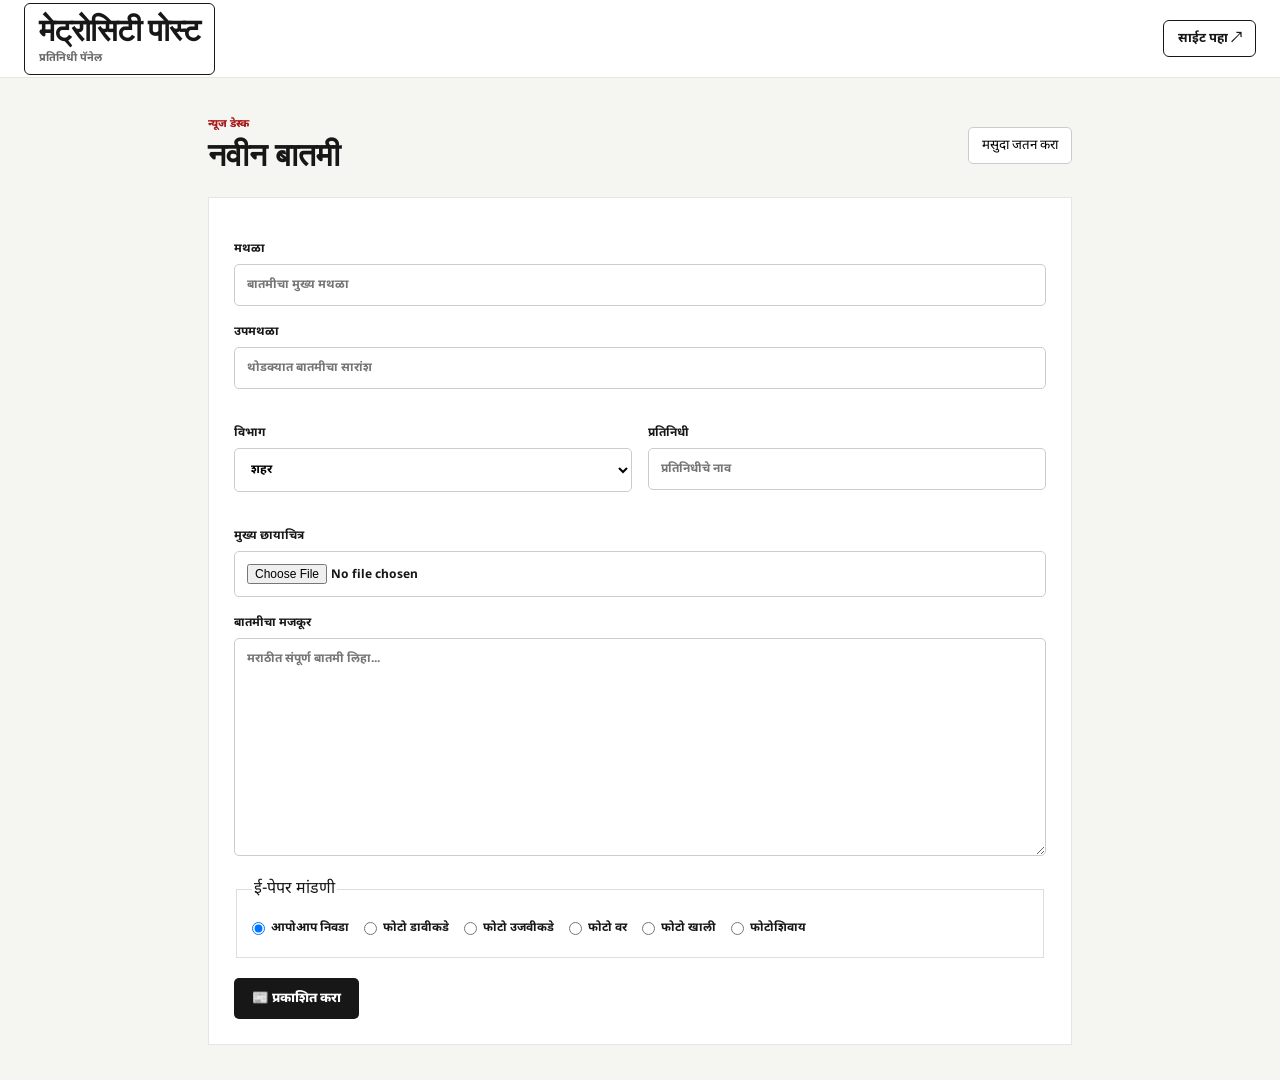
==== admin.html @ 1b4fdc9a "Add files via upload" ====
<!doctype html>
<html lang="mr">
<head><meta charset="utf-8"><meta name="viewport" content="width=device-width, initial-scale=1"><title>प्रतिनिधी पॅनेल — मेट्रोसिटी पोस्ट</title><link rel="stylesheet" href="styles.css"></head>
<body>
<header class="admin-head"><a class="brand" href="index.html"><span class="brand-main">मेट्रोसिटी पोस्ट</span><span class="brand-tag">प्रतिनिधी पॅनेल</span></a><a href="index.html">साईट पहा ↗</a></header>
<main class="admin-wrap">
  <div class="admin-title"><div><span class="eyebrow">न्यूज डेस्क</span><h1>नवीन बातमी</h1></div><button onclick="alert('डेमो: पुढील टप्प्यात डेटा डेटाबेसमध्ये सेव्ह होईल.')">मसुदा जतन करा</button></div>
  <form class="editor">
    <label>मथळा<input placeholder="बातमीचा मुख्य मथळा" required></label>
    <label>उपमथळा<input placeholder="थोडक्यात बातमीचा सारांश"></label>
    <div class="two"><label>विभाग<select><option>शहर</option><option>महाराष्ट्र</option><option>राजकारण</option><option>देश</option><option>क्रीडा</option><option>मनोरंजन</option><option>विशेष</option></select></label><label>प्रतिनिधी<input placeholder="प्रतिनिधीचे नाव"></label></div>
    <label>मुख्य छायाचित्र<input type="file" accept="image/*"></label>
    <label>बातमीचा मजकूर<textarea rows="12" placeholder="मराठीत संपूर्ण बातमी लिहा..."></textarea></label>
    <fieldset><legend>ई-पेपर मांडणी</legend><label class="radio"><input type="radio" name="layout" checked> आपोआप निवडा</label><label class="radio"><input type="radio" name="layout"> फोटो डावीकडे</label><label class="radio"><input type="radio" name="layout"> फोटो उजवीकडे</label><label class="radio"><input type="radio" name="layout"> फोटो वर</label><label class="radio"><input type="radio" name="layout"> फोटो खाली</label><label class="radio"><input type="radio" name="layout"> फोटोशिवाय</label></fieldset>
    <div class="publish-row"><button class="primary" type="button" onclick="alert('डेमो: पुढील टप्प्यात प्रकाशित केल्यावर E-paper आणि blog page आपोआप तयार होईल.')">📰 प्रकाशित करा</button></div>
  </form>
</main>
</body>
</html>
---- styles.css ----
@import url('https://fonts.googleapis.com/css2?family=Noto+Sans+Devanagari:wght@400;500;600;700;800&display=swap');
:root{--ink:#171717;--muted:#686868;--line:#e7e5e0;--paper:#fbfaf5;--accent:#a71919;--bg:#f5f5f2}
*{box-sizing:border-box}body{margin:0;background:var(--bg);color:var(--ink);font-family:"Noto Sans Devanagari",sans-serif}a{text-decoration:none;color:inherit}.site-header{background:#fff;border-bottom:1px solid var(--line);position:sticky;top:0;z-index:10}.topbar{max-width:1180px;margin:auto;min-height:92px;display:flex;align-items:center;justify-content:space-between;padding:16px 22px}.brand{display:flex;flex-direction:column}.brand-main{font-family:Georgia,serif;font-size:31px;font-weight:800;letter-spacing:-1px}.brand-tag{font-size:11px;color:var(--muted);margin-top:2px}.reporter-btn,.admin-head>a{border:1px solid var(--ink);padding:9px 14px;border-radius:6px;font-size:13px;font-weight:700}.nav{max-width:1180px;margin:auto;display:flex;gap:5px;overflow:auto;padding:0 22px}.nav a{white-space:nowrap;padding:11px 13px;font-size:13px}.nav a.active{color:var(--accent);font-weight:800;border-bottom:2px solid var(--accent)}.breaking{background:var(--ink);color:#fff;display:flex;gap:15px;padding:8px calc((100% - 1136px)/2);font-size:12px}.breaking b{color:#ffd7d7}.container{max-width:1136px;margin:28px auto;padding:0 18px}.hero-grid{display:grid;grid-template-columns:1.6fr 1fr;gap:24px}.lead-card{background:#fff;padding:14px}.photo-placeholder{background:linear-gradient(135deg,#ddd,#bdbdbd);min-height:120px;display:grid;place-items:center;color:#555;font-size:12px}.tall{height:330px}.eyebrow{font-size:11px;color:var(--accent);font-weight:800;margin-top:14px}.lead-card h1{font-family:Georgia,serif;font-size:36px;line-height:1.16;margin:7px 0}.lead-card p,.mini-card p{color:var(--muted);font-size:14px}.read-link{font-size:13px;font-weight:800}.side-news{display:flex;flex-direction:column;gap:14px}.mini-card{background:#fff;padding:12px;display:grid;grid-template-columns:130px 1fr;gap:14px}.mini-card h2{font-size:18px;line-height:1.3;margin:4px 0}.section{margin-top:42px}.section-head{display:flex;justify-content:space-between;align-items:center;border-bottom:2px solid var(--ink);margin-bottom:15px}.section-head h2{font-family:Georgia,serif;margin:0 0 8px;font-size:25px}.section-head a{font-size:12px;color:var(--accent);font-weight:700}.news-grid{display:grid;grid-template-columns:repeat(3,1fr);gap:16px}.news-card{background:#fff;padding:12px}.news-card h3{font-size:17px;line-height:1.35;margin:6px 0}.news-card p{font-size:11px;color:var(--muted)}.paper-strip{display:grid;grid-template-columns:repeat(3,1fr);gap:16px}.paper-mini{background:var(--paper);border:1px solid #d9d5c9;padding:22px;min-height:150px;display:flex;flex-direction:column;gap:10px;font-family:Georgia,serif}.paper-mini span{font:700 10px "Noto Sans Devanagari";color:var(--accent)}.paper-mini strong{font-size:23px}.paper-mini small{font-family:"Noto Sans Devanagari";color:#666}.paper-mini.alt{transform:translateY(8px)}.paper-mini.no-photo{background:#f1f0eb}footer{margin-top:55px;background:#171717;color:#fff;padding:30px max(22px,calc((100% - 1090px)/2));display:flex;justify-content:space-between;align-items:center}footer p{font-size:12px;color:#bbb}.article-wrap{max-width:980px;margin:24px auto;padding:0 18px}.crumb{font-size:11px;color:var(--muted);margin-bottom:15px}.epaper{background:var(--paper);border:1px solid #d6d1c4;padding:30px 38px;box-shadow:0 8px 30px #00000012}.paper-mast{display:flex;justify-content:space-between;align-items:end;gap:15px}.paper-mast span{font:800 36px Georgia,serif}.paper-mast small{font-size:10px;color:#666}.paper-rule{border-top:4px double var(--ink);margin:10px 0 16px}.paper-kicker{font-size:10px;font-weight:800;color:var(--accent)}.epaper h1{font:800 42px/1.12 Georgia,serif;margin:7px 0}.paper-deck{font-size:15px;color:#555;border-bottom:1px solid #ccc;padding-bottom:14px}.paper-layout{display:grid;grid-template-columns:1.05fr 1fr;gap:22px;margin-top:18px}.paper-photo{min-height:270px;background:linear-gradient(135deg,#cfcfcf,#999);display:grid;place-items:center;color:#444;font-size:12px}.paper-copy{columns:2;column-gap:20px;font-family:Georgia,serif;font-size:15px;line-height:1.6}.paper-copy p{margin-top:0}.paper-meta{border-top:1px solid #bbb;margin-top:18px;padding-top:8px;font-size:10px}.share-row{display:flex;gap:8px;margin:15px 0}.share-row button,.admin-title button{border:1px solid #ccc;background:#fff;padding:9px 13px;border-radius:5px;font-family:inherit}.blog-article{background:#fff;padding:30px 34px}.blog-article h2{font:800 34px/1.25 Georgia,serif;margin:5px 0}.byline{font-size:12px;color:var(--muted)}.article-photo{height:330px;margin:20px 0}.blog-article p{font-size:16px;line-height:1.9}.related{margin-bottom:40px}.menu-btn{display:none}.login-page{min-height:100vh;display:grid;place-items:center;padding:20px}.login-card{background:#fff;width:min(420px,100%);padding:34px;border:1px solid var(--line);box-shadow:0 15px 45px #00000010}.login-brand{margin-bottom:30px}.login-card h1{font:800 29px Georgia,serif}.login-card p{color:var(--muted);font-size:13px}.login-card label,.editor label{display:block;font-size:12px;font-weight:700;margin:18px 0}.login-card input,.editor input,.editor select,.editor textarea{width:100%;margin-top:7px;padding:12px;border:1px solid #ccc;border-radius:5px;font:inherit;background:#fff}.primary{background:var(--ink);color:#fff;border:0;padding:12px 18px;border-radius:5px;font-family:inherit;font-weight:800;cursor:pointer}.login-card .primary{width:100%;margin:10px 0 20px}.login-card small{font-size:10px;color:#888}.admin-head{height:78px;background:#fff;border-bottom:1px solid var(--line);padding:0 24px;display:flex;align-items:center;justify-content:space-between}.admin-wrap{max-width:900px;margin:35px auto;padding:0 18px}.admin-title{display:flex;justify-content:space-between;align-items:center;margin-bottom:20px}.admin-title h1{font:800 32px Georgia,serif;margin:3px 0}.editor{background:#fff;padding:25px;border:1px solid var(--line)}.two{display:grid;grid-template-columns:1fr 1fr;gap:16px}.editor textarea{resize:vertical}fieldset{border:1px solid #ddd;padding:15px}.radio{display:inline-flex!important;align-items:center;gap:6px;margin:5px 15px 5px 0!important}.radio input{width:auto!important;margin:0!important}.publish-row{margin-top:20px}
@media(max-width:720px){.topbar{min-height:76px;padding:12px 15px}.brand-main{font-size:24px}.brand-tag{font-size:9px}.reporter-btn{font-size:10px;padding:8px}.menu-btn{display:block;background:none;border:0;font-size:22px}.nav{display:none;padding:8px 15px;flex-wrap:wrap}.nav-open .nav{display:flex}.nav a{padding:7px 9px}.breaking{padding:8px 15px}.container{margin-top:18px;padding:0 12px}.hero-grid{grid-template-columns:1fr}.tall{height:230px}.lead-card h1{font-size:28px}.mini-card{grid-template-columns:105px 1fr}.news-grid,.paper-strip{grid-template-columns:1fr}.paper-mini.alt{transform:none}.paper-mast{display:block}.paper-mast span{font-size:28px}.paper-mast small{display:block;margin-top:5px}.epaper{padding:18px 16px}.epaper h1{font-size:31px}.paper-layout{grid-template-columns:1fr}.paper-copy{columns:1}.paper-photo{min-height:210px}.blog-article{padding:22px 17px}.blog-article h2{font-size:27px}.article-photo{height:230px}.two{grid-template-columns:1fr}footer{padding:25px 18px}.admin-head{padding:0 15px}.admin-head .brand-main{font-size:21px}}
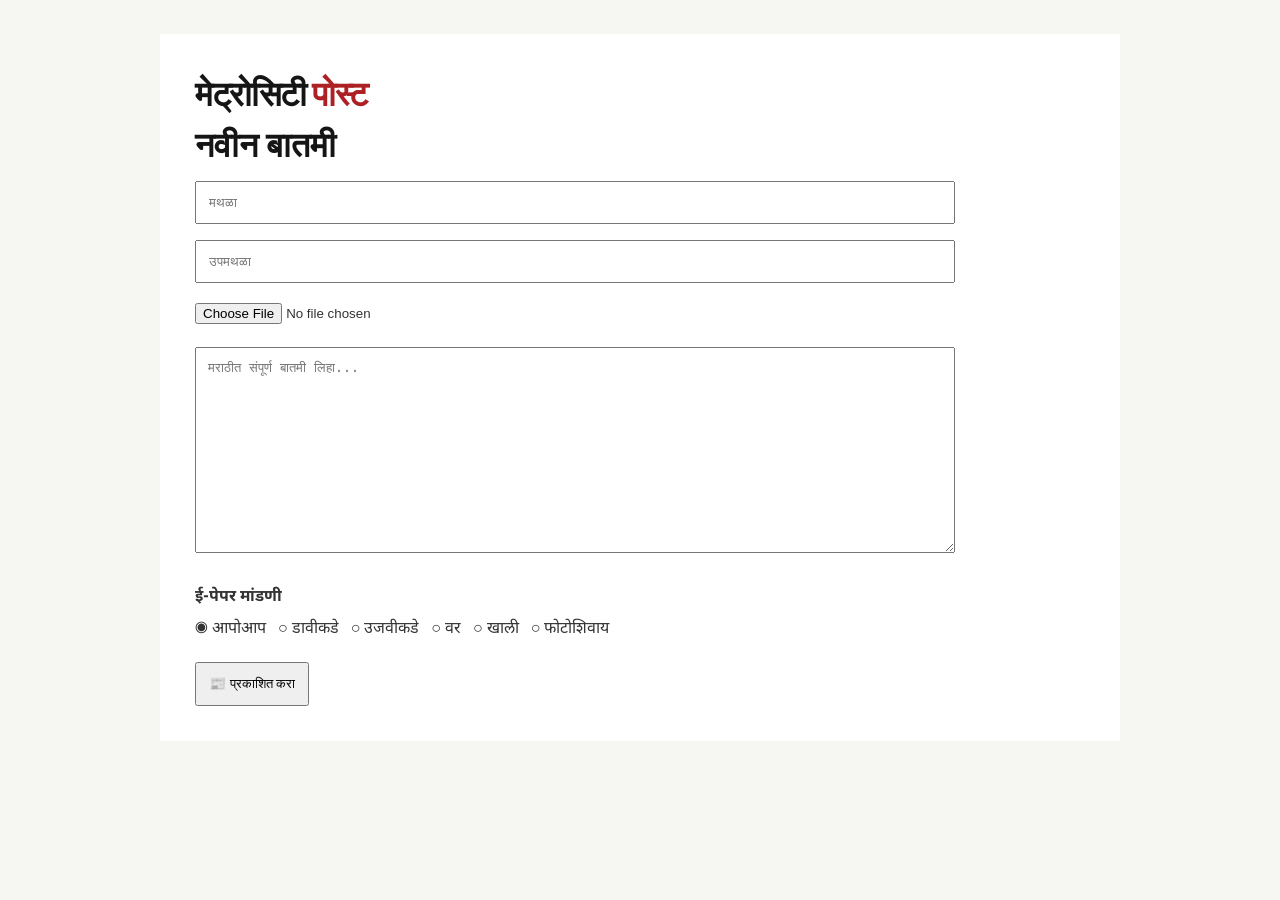
==== commit 32004835: "Add files via upload" ====
--- a/admin.html
+++ b/admin.html
@@ -1,19 +1 @@
-<!doctype html>
-<html lang="mr">
-<head><meta charset="utf-8"><meta name="viewport" content="width=device-width, initial-scale=1"><title>प्रतिनिधी पॅनेल — मेट्रोसिटी पोस्ट</title><link rel="stylesheet" href="styles.css"></head>
-<body>
-<header class="admin-head"><a class="brand" href="index.html"><span class="brand-main">मेट्रोसिटी पोस्ट</span><span class="brand-tag">प्रतिनिधी पॅनेल</span></a><a href="index.html">साईट पहा ↗</a></header>
-<main class="admin-wrap">
-  <div class="admin-title"><div><span class="eyebrow">न्यूज डेस्क</span><h1>नवीन बातमी</h1></div><button onclick="alert('डेमो: पुढील टप्प्यात डेटा डेटाबेसमध्ये सेव्ह होईल.')">मसुदा जतन करा</button></div>
-  <form class="editor">
-    <label>मथळा<input placeholder="बातमीचा मुख्य मथळा" required></label>
-    <label>उपमथळा<input placeholder="थोडक्यात बातमीचा सारांश"></label>
-    <div class="two"><label>विभाग<select><option>शहर</option><option>महाराष्ट्र</option><option>राजकारण</option><option>देश</option><option>क्रीडा</option><option>मनोरंजन</option><option>विशेष</option></select></label><label>प्रतिनिधी<input placeholder="प्रतिनिधीचे नाव"></label></div>
-    <label>मुख्य छायाचित्र<input type="file" accept="image/*"></label>
-    <label>बातमीचा मजकूर<textarea rows="12" placeholder="मराठीत संपूर्ण बातमी लिहा..."></textarea></label>
-    <fieldset><legend>ई-पेपर मांडणी</legend><label class="radio"><input type="radio" name="layout" checked> आपोआप निवडा</label><label class="radio"><input type="radio" name="layout"> फोटो डावीकडे</label><label class="radio"><input type="radio" name="layout"> फोटो उजवीकडे</label><label class="radio"><input type="radio" name="layout"> फोटो वर</label><label class="radio"><input type="radio" name="layout"> फोटो खाली</label><label class="radio"><input type="radio" name="layout"> फोटोशिवाय</label></fieldset>
-    <div class="publish-row"><button class="primary" type="button" onclick="alert('डेमो: पुढील टप्प्यात प्रकाशित केल्यावर E-paper आणि blog page आपोआप तयार होईल.')">📰 प्रकाशित करा</button></div>
-  </form>
-</main>
-</body>
-</html>+<!doctype html><html lang="mr"><head><meta charset="utf-8"><meta name="viewport" content="width=device-width,initial-scale=1"><title>प्रतिनिधी पॅनेल | मेट्रोसिटी पोस्ट</title><link rel="stylesheet" href="styles.css"></head><body><main class="article"><section class="normal"><div class="logo">मेट्रोसिटी <b>पोस्ट</b></div><h2>नवीन बातमी</h2><p><input placeholder="मथळा" style="width:100%;padding:12px"></p><p><input placeholder="उपमथळा" style="width:100%;padding:12px"></p><p><input type="file" accept="image/*"></p><p><textarea rows="12" placeholder="मराठीत संपूर्ण बातमी लिहा..." style="width:100%;padding:12px"></textarea></p><p><b>ई-पेपर मांडणी</b><br>◉ आपोआप &nbsp; ○ डावीकडे &nbsp; ○ उजवीकडे &nbsp; ○ वर &nbsp; ○ खाली &nbsp; ○ फोटोशिवाय</p><button onclick="alert('पुढील टप्प्यात हे वास्तविक डेटाबेसमध्ये प्रकाशित होईल.')" style="padding:12px">📰 प्रकाशित करा</button></section></main></body></html>
--- a/styles.css
+++ b/styles.css
@@ -1,4 +1,2 @@
-@import url('https://fonts.googleapis.com/css2?family=Noto+Sans+Devanagari:wght@400;500;600;700;800&display=swap');
-:root{--ink:#171717;--muted:#686868;--line:#e7e5e0;--paper:#fbfaf5;--accent:#a71919;--bg:#f5f5f2}
-*{box-sizing:border-box}body{margin:0;background:var(--bg);color:var(--ink);font-family:"Noto Sans Devanagari",sans-serif}a{text-decoration:none;color:inherit}.site-header{background:#fff;border-bottom:1px solid var(--line);position:sticky;top:0;z-index:10}.topbar{max-width:1180px;margin:auto;min-height:92px;display:flex;align-items:center;justify-content:space-between;padding:16px 22px}.brand{display:flex;flex-direction:column}.brand-main{font-family:Georgia,serif;font-size:31px;font-weight:800;letter-spacing:-1px}.brand-tag{font-size:11px;color:var(--muted);margin-top:2px}.reporter-btn,.admin-head>a{border:1px solid var(--ink);padding:9px 14px;border-radius:6px;font-size:13px;font-weight:700}.nav{max-width:1180px;margin:auto;display:flex;gap:5px;overflow:auto;padding:0 22px}.nav a{white-space:nowrap;padding:11px 13px;font-size:13px}.nav a.active{color:var(--accent);font-weight:800;border-bottom:2px solid var(--accent)}.breaking{background:var(--ink);color:#fff;display:flex;gap:15px;padding:8px calc((100% - 1136px)/2);font-size:12px}.breaking b{color:#ffd7d7}.container{max-width:1136px;margin:28px auto;padding:0 18px}.hero-grid{display:grid;grid-template-columns:1.6fr 1fr;gap:24px}.lead-card{background:#fff;padding:14px}.photo-placeholder{background:linear-gradient(135deg,#ddd,#bdbdbd);min-height:120px;display:grid;place-items:center;color:#555;font-size:12px}.tall{height:330px}.eyebrow{font-size:11px;color:var(--accent);font-weight:800;margin-top:14px}.lead-card h1{font-family:Georgia,serif;font-size:36px;line-height:1.16;margin:7px 0}.lead-card p,.mini-card p{color:var(--muted);font-size:14px}.read-link{font-size:13px;font-weight:800}.side-news{display:flex;flex-direction:column;gap:14px}.mini-card{background:#fff;padding:12px;display:grid;grid-template-columns:130px 1fr;gap:14px}.mini-card h2{font-size:18px;line-height:1.3;margin:4px 0}.section{margin-top:42px}.section-head{display:flex;justify-content:space-between;align-items:center;border-bottom:2px solid var(--ink);margin-bottom:15px}.section-head h2{font-family:Georgia,serif;margin:0 0 8px;font-size:25px}.section-head a{font-size:12px;color:var(--accent);font-weight:700}.news-grid{display:grid;grid-template-columns:repeat(3,1fr);gap:16px}.news-card{background:#fff;padding:12px}.news-card h3{font-size:17px;line-height:1.35;margin:6px 0}.news-card p{font-size:11px;color:var(--muted)}.paper-strip{display:grid;grid-template-columns:repeat(3,1fr);gap:16px}.paper-mini{background:var(--paper);border:1px solid #d9d5c9;padding:22px;min-height:150px;display:flex;flex-direction:column;gap:10px;font-family:Georgia,serif}.paper-mini span{font:700 10px "Noto Sans Devanagari";color:var(--accent)}.paper-mini strong{font-size:23px}.paper-mini small{font-family:"Noto Sans Devanagari";color:#666}.paper-mini.alt{transform:translateY(8px)}.paper-mini.no-photo{background:#f1f0eb}footer{margin-top:55px;background:#171717;color:#fff;padding:30px max(22px,calc((100% - 1090px)/2));display:flex;justify-content:space-between;align-items:center}footer p{font-size:12px;color:#bbb}.article-wrap{max-width:980px;margin:24px auto;padding:0 18px}.crumb{font-size:11px;color:var(--muted);margin-bottom:15px}.epaper{background:var(--paper);border:1px solid #d6d1c4;padding:30px 38px;box-shadow:0 8px 30px #00000012}.paper-mast{display:flex;justify-content:space-between;align-items:end;gap:15px}.paper-mast span{font:800 36px Georgia,serif}.paper-mast small{font-size:10px;color:#666}.paper-rule{border-top:4px double var(--ink);margin:10px 0 16px}.paper-kicker{font-size:10px;font-weight:800;color:var(--accent)}.epaper h1{font:800 42px/1.12 Georgia,serif;margin:7px 0}.paper-deck{font-size:15px;color:#555;border-bottom:1px solid #ccc;padding-bottom:14px}.paper-layout{display:grid;grid-template-columns:1.05fr 1fr;gap:22px;margin-top:18px}.paper-photo{min-height:270px;background:linear-gradient(135deg,#cfcfcf,#999);display:grid;place-items:center;color:#444;font-size:12px}.paper-copy{columns:2;column-gap:20px;font-family:Georgia,serif;font-size:15px;line-height:1.6}.paper-copy p{margin-top:0}.paper-meta{border-top:1px solid #bbb;margin-top:18px;padding-top:8px;font-size:10px}.share-row{display:flex;gap:8px;margin:15px 0}.share-row button,.admin-title button{border:1px solid #ccc;background:#fff;padding:9px 13px;border-radius:5px;font-family:inherit}.blog-article{background:#fff;padding:30px 34px}.blog-article h2{font:800 34px/1.25 Georgia,serif;margin:5px 0}.byline{font-size:12px;color:var(--muted)}.article-photo{height:330px;margin:20px 0}.blog-article p{font-size:16px;line-height:1.9}.related{margin-bottom:40px}.menu-btn{display:none}.login-page{min-height:100vh;display:grid;place-items:center;padding:20px}.login-card{background:#fff;width:min(420px,100%);padding:34px;border:1px solid var(--line);box-shadow:0 15px 45px #00000010}.login-brand{margin-bottom:30px}.login-card h1{font:800 29px Georgia,serif}.login-card p{color:var(--muted);font-size:13px}.login-card label,.editor label{display:block;font-size:12px;font-weight:700;margin:18px 0}.login-card input,.editor input,.editor select,.editor textarea{width:100%;margin-top:7px;padding:12px;border:1px solid #ccc;border-radius:5px;font:inherit;background:#fff}.primary{background:var(--ink);color:#fff;border:0;padding:12px 18px;border-radius:5px;font-family:inherit;font-weight:800;cursor:pointer}.login-card .primary{width:100%;margin:10px 0 20px}.login-card small{font-size:10px;color:#888}.admin-head{height:78px;background:#fff;border-bottom:1px solid var(--line);padding:0 24px;display:flex;align-items:center;justify-content:space-between}.admin-wrap{max-width:900px;margin:35px auto;padding:0 18px}.admin-title{display:flex;justify-content:space-between;align-items:center;margin-bottom:20px}.admin-title h1{font:800 32px Georgia,serif;margin:3px 0}.editor{background:#fff;padding:25px;border:1px solid var(--line)}.two{display:grid;grid-template-columns:1fr 1fr;gap:16px}.editor textarea{resize:vertical}fieldset{border:1px solid #ddd;padding:15px}.radio{display:inline-flex!important;align-items:center;gap:6px;margin:5px 15px 5px 0!important}.radio input{width:auto!important;margin:0!important}.publish-row{margin-top:20px}
-@media(max-width:720px){.topbar{min-height:76px;padding:12px 15px}.brand-main{font-size:24px}.brand-tag{font-size:9px}.reporter-btn{font-size:10px;padding:8px}.menu-btn{display:block;background:none;border:0;font-size:22px}.nav{display:none;padding:8px 15px;flex-wrap:wrap}.nav-open .nav{display:flex}.nav a{padding:7px 9px}.breaking{padding:8px 15px}.container{margin-top:18px;padding:0 12px}.hero-grid{grid-template-columns:1fr}.tall{height:230px}.lead-card h1{font-size:28px}.mini-card{grid-template-columns:105px 1fr}.news-grid,.paper-strip{grid-template-columns:1fr}.paper-mini.alt{transform:none}.paper-mast{display:block}.paper-mast span{font-size:28px}.paper-mast small{display:block;margin-top:5px}.epaper{padding:18px 16px}.epaper h1{font-size:31px}.paper-layout{grid-template-columns:1fr}.paper-copy{columns:1}.paper-photo{min-height:210px}.blog-article{padding:22px 17px}.blog-article h2{font-size:27px}.article-photo{height:230px}.two{grid-template-columns:1fr}footer{padding:25px 18px}.admin-head{padding:0 15px}.admin-head .brand-main{font-size:21px}}
+@import url("https://fonts.googleapis.com/css2?family=Noto+Sans+Devanagari:wght@400;500;600;700;800&family=Playfair+Display:wght@600;700;800&display=swap");:root{--ink:#151515;--red:#ad2024;--muted:#747474;--line:#e6e4df;--paper:#fbfaf5}*{box-sizing:border-box}body{margin:0;background:#f6f6f3;color:var(--ink);font-family:"Noto Sans Devanagari",sans-serif}a{text-decoration:none;color:inherit}.utility{height:27px;background:#161616;color:#bbb;display:flex;justify-content:space-between;padding:0 max(15px,calc((100% - 1160px)/2));align-items:center;font-size:9px}.mast{height:100px;max-width:1160px;margin:auto;padding:15px 20px;display:flex;align-items:center;justify-content:space-between}.logo{font:800 34px "Playfair Display",Georgia,serif;letter-spacing:-1.5px;position:relative}.logo span{font-weight:600}.logo b{color:var(--red)}.logo small{position:absolute;left:50%;top:39px;transform:translateX(-50%);white-space:nowrap;font:500 9px "Noto Sans Devanagari";color:#777;letter-spacing:0}.login{border:1px solid #d5d3ce;padding:10px 14px;border-radius:5px;font-size:11px;font-weight:700}.menu{display:none;background:none;border:0;font-size:22px}nav{max-width:1160px;margin:auto;display:flex;overflow:auto;padding:0 20px}nav a{padding:11px 13px;font-size:12px;border-bottom:2px solid transparent;white-space:nowrap}nav a.active,nav a:hover{color:var(--red);border-color:var(--red)}.breaking{height:36px;background:var(--red);color:#fff;display:flex;align-items:center;padding:0 max(15px,calc((100% - 1160px)/2));font-size:11px}.breaking strong{padding-right:15px;border-right:1px solid #fff5}.breaking span{padding-left:15px;overflow:hidden;white-space:nowrap;text-overflow:ellipsis}main{max-width:1160px;margin:auto;padding:34px 20px}.intro{display:flex;justify-content:space-between;align-items:end;border-bottom:1px solid var(--line);padding-bottom:27px}.intro small,.section small,.paper>small,.epaper>small,.featured-side small,.latestmain>small,.list small,.cards small,.related small{color:var(--red);font-size:9px;font-weight:800}.intro h1{font:800 43px/1.15 "Playfair Display",Georgia,serif;margin:5px 0}.intro em{color:var(--red);font-style:normal}.intro p{max-width:340px;color:var(--muted);font-size:13px;line-height:1.7}.featured{display:grid;grid-template-columns:2fr .9fr;gap:22px;margin-top:28px}.paper,.epaper{background:var(--paper);border:1px solid #d5d0c4;padding:27px;box-shadow:0 12px 38px #0000000b}.paper{cursor:pointer}.paperhead{display:flex;justify-content:space-between;align-items:end;font-family:"Playfair Display",Georgia,serif}.paperhead b{font-size:23px}.paperhead span{font:9px "Noto Sans Devanagari";color:#777}hr{border:0;border-top:4px double #222;margin:10px 0 15px}.paper h2{font:800 34px/1.15 "Playfair Display",Georgia,serif;margin:8px 0}.paper>p{font:13px/1.6 Georgia,serif;color:#666}.paperbody{display:grid;grid-template-columns:1.15fr 1fr;gap:20px;border-top:1px solid #cfcac0;padding-top:18px;margin-top:18px}.ph{min-height:220px;background:linear-gradient(135deg,#d4d4d1,#999);display:grid;place-items:center;text-align:center;color:#555;font-size:11px}.paperbody p,.columns p{font:14px/1.65 Georgia,serif;margin-top:0}.paper footer,.epaper footer{border-top:1px solid #bbb;margin-top:16px;padding-top:8px;font-size:9px;color:#666}.paper footer b{float:right;color:var(--red)}.featured aside article{background:#fff;padding:17px 5px;border-bottom:1px solid var(--line)}.featured aside h3{font:700 20px/1.35 "Playfair Display",Georgia,serif;margin:6px 0}.featured aside p{font-size:9px;color:#888}.section{margin-top:55px}.head{display:flex;justify-content:space-between;align-items:end;border-bottom:2px solid #171717;padding-bottom:10px;margin-bottom:18px}.head h2{font:800 28px "Playfair Display",Georgia,serif;margin:3px 0}.head>a{font-size:10px;color:var(--red);font-weight:800}.latest{display:grid;grid-template-columns:1.4fr 1fr;gap:25px}.latestmain{background:#fff;padding:12px}.photo{background:linear-gradient(135deg,#d2d2cf,#9d9d99);display:grid;place-items:center;color:#555;font-size:11px}.latestmain .photo{height:290px;margin-bottom:13px}.latestmain h3{font:800 27px/1.3 "Playfair Display",Georgia,serif;margin:5px 0}.latestmain p{font-size:13px;color:#666;line-height:1.7}.latestmain>span,.list span{font-size:9px;color:#888}.list{border-top:1px solid var(--line)}.list article{padding:16px 4px;border-bottom:1px solid var(--line)}.list h3{font:700 19px/1.4 "Playfair Display",Georgia,serif;margin:5px 0}.cards{display:grid;grid-template-columns:repeat(3,1fr);gap:16px}.cards article{background:var(--paper);border:1px solid #ddd8cd;padding:20px;min-height:225px}.cards h3{font:700 20px/1.35 "Playfair Display",Georgia,serif}.mini{height:90px;border:1px solid #ccc;background:#fff;display:grid;grid-template-columns:40% 1fr;gap:6px;padding:7px}.mini i{background:#bbb}.mini b{background:repeating-linear-gradient(to bottom,#bbb 0 2px,transparent 2px 7px)}.mini.right{grid-template-columns:1fr 40%}.mini.right i{grid-column:2;grid-row:1/4}.mini.text{grid-template-columns:1fr}.sitefoot{background:#151515;color:#fff;padding:32px max(20px,calc((100% - 1120px)/2));display:flex;justify-content:space-between;align-items:center;font-size:10px}.sitefoot .logo{font-size:24px}.article{max-width:1000px}.crumb{font-size:10px;color:#777;margin-bottom:15px}.epaper{padding:35px 40px}.epaper h1{font:800 47px/1.13 "Playfair Display",Georgia,serif;margin:7px 0}.dek{font:15px/1.6 Georgia,serif;color:#555;border-bottom:1px solid #c9c5bb;padding-bottom:17px}.newspaperbody{display:grid;grid-template-columns:1.1fr 1fr;gap:25px;margin-top:20px}.ph.big{min-height:330px}.columns{columns:2;column-gap:25px}.epaper footer span{float:right}.share{display:flex;gap:8px;margin:16px 0}.share button{background:#fff;border:1px solid #d6d4cf;padding:9px 13px;border-radius:5px;font-size:11px}.normal{background:#fff;padding:35px}.normal>small{color:var(--red);font-size:9px;font-weight:800}.normal h2{font:800 34px/1.25 "Playfair Display",Georgia,serif;margin:7px 0}.meta{font-size:10px;color:#888;border-bottom:1px solid var(--line);padding-bottom:14px}.articlephoto{height:350px;margin:22px 0}.normal p{max-width:760px;font-size:16px;line-height:2;color:#333}.related{display:grid;grid-template-columns:1fr 1fr;gap:16px}.related article{background:#fff;padding:22px}.related h3{font:700 20px "Playfair Display",Georgia,serif}
+@media(max-width:760px){.utility{padding:0 12px}.utility span:last-child{display:none}.mast{height:82px;padding:12px 14px}.menu{display:block}.logo{font-size:27px}.logo small{top:31px;font-size:7px}.login{font-size:9px;padding:8px}nav{display:none;flex-wrap:wrap;padding:6px 12px}.open nav{display:flex}nav a{padding:7px 8px}.breaking{padding:0 12px}.breaking span{padding-left:10px}main{padding:24px 12px}.intro{display:block}.intro h1{font-size:35px}.intro p{font-size:12px}.featured,.latest,.newspaperbody{grid-template-columns:1fr}.paper{padding:18px}.paper h2{font-size:27px}.paperbody{grid-template-columns:1fr}.featured aside{display:grid;grid-template-columns:1fr 1fr;gap:10px}.featured aside article{padding:12px}.featured aside article:last-child{grid-column:1/-1}.section{margin-top:38px}.head h2{font-size:24px}.latestmain h3{font-size:24px}.latestmain .photo{height:220px}.cards{grid-template-columns:1fr}.epaper{padding:20px 16px}.epaper h1{font-size:34px}.columns{columns:1;font-size:14px}.ph.big{min-height:230px}.normal{padding:23px 17px}.normal h2{font-size:28px}.articlephoto{height:230px}.normal p{font-size:15px;line-height:1.9}.related{grid-template-columns:1fr}.sitefoot{display:block}.sitefoot .logo{display:block;margin-bottom:10px}}
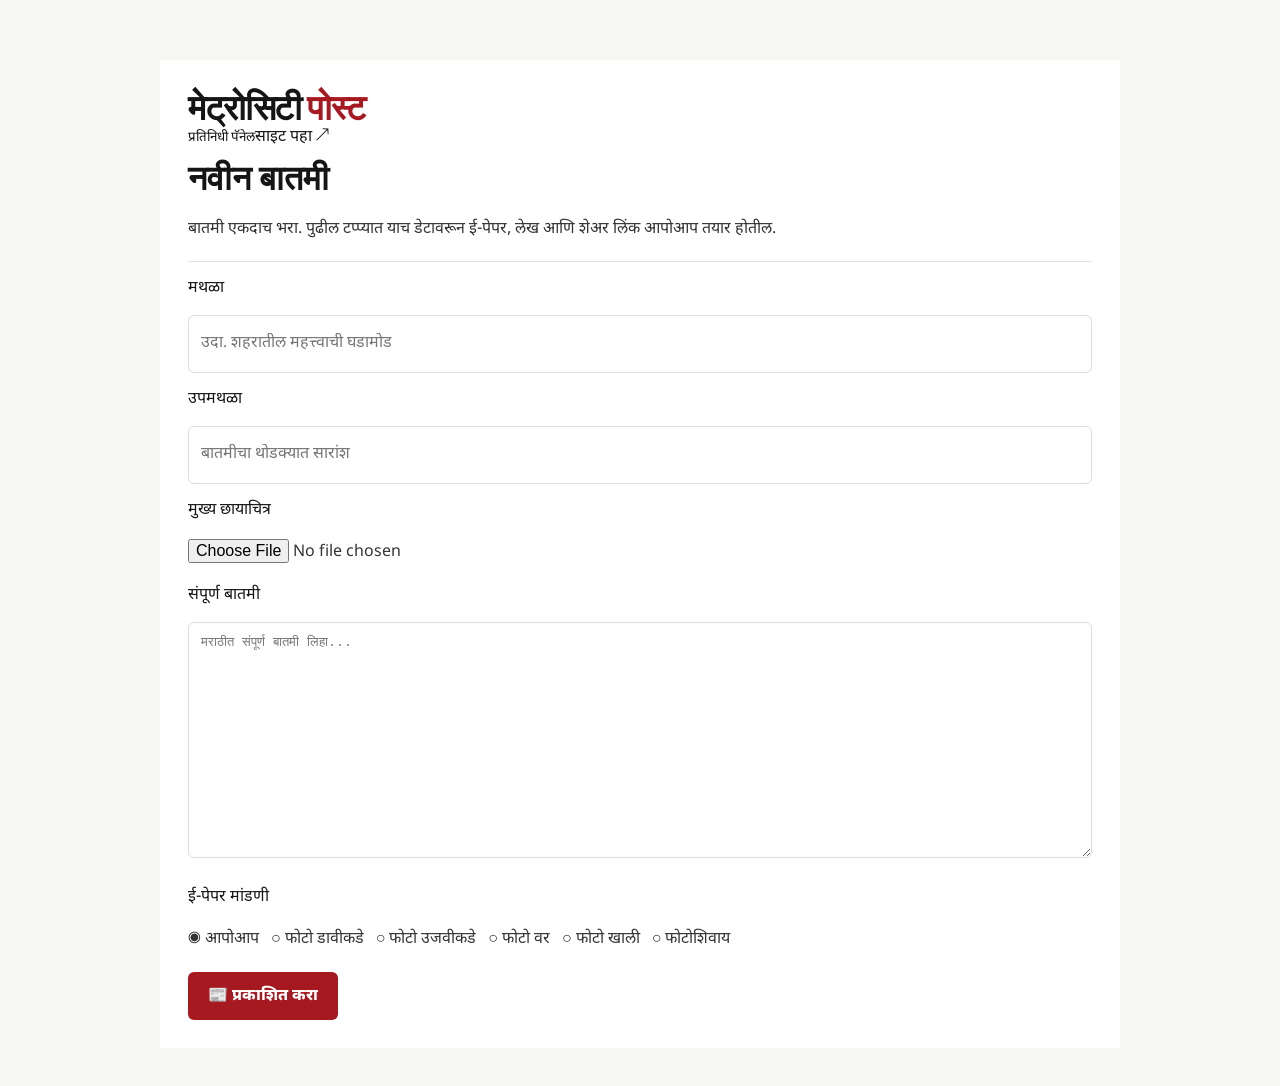
==== commit 06303249: "Add files via upload" ====
--- a/admin.html
+++ b/admin.html
@@ -1 +1 @@
-<!doctype html><html lang="mr"><head><meta charset="utf-8"><meta name="viewport" content="width=device-width,initial-scale=1"><title>प्रतिनिधी पॅनेल | मेट्रोसिटी पोस्ट</title><link rel="stylesheet" href="styles.css"></head><body><main class="article"><section class="normal"><div class="logo">मेट्रोसिटी <b>पोस्ट</b></div><h2>नवीन बातमी</h2><p><input placeholder="मथळा" style="width:100%;padding:12px"></p><p><input placeholder="उपमथळा" style="width:100%;padding:12px"></p><p><input type="file" accept="image/*"></p><p><textarea rows="12" placeholder="मराठीत संपूर्ण बातमी लिहा..." style="width:100%;padding:12px"></textarea></p><p><b>ई-पेपर मांडणी</b><br>◉ आपोआप &nbsp; ○ डावीकडे &nbsp; ○ उजवीकडे &nbsp; ○ वर &nbsp; ○ खाली &nbsp; ○ फोटोशिवाय</p><button onclick="alert('पुढील टप्प्यात हे वास्तविक डेटाबेसमध्ये प्रकाशित होईल.')" style="padding:12px">📰 प्रकाशित करा</button></section></main></body></html>+<!doctype html><html lang="mr"><head><meta charset="utf-8"><meta name="viewport" content="width=device-width,initial-scale=1"><title>प्रतिनिधी पॅनेल | मेट्रोसिटी पोस्ट</title><link rel="stylesheet" href="styles.css"></head><body><main class="article"><section class="normal"><div class="logo"><span>मेट्रोसिटी</span> <b>पोस्ट</b></div><div class="admin-top"><small>प्रतिनिधी पॅनेल</small><a href="index.html">साइट पहा ↗</a></div><h2>नवीन बातमी</h2><p class="meta">बातमी एकदाच भरा. पुढील टप्प्यात याच डेटावरून ई-पेपर, लेख आणि शेअर लिंक आपोआप तयार होतील.</p><label>मथळा</label><p><input placeholder="उदा. शहरातील महत्त्वाची घडामोड" style="width:100%;padding:12px;border:1px solid #ddd;border-radius:6px"></p><label>उपमथळा</label><p><input placeholder="बातमीचा थोडक्यात सारांश" style="width:100%;padding:12px;border:1px solid #ddd;border-radius:6px"></p><label>मुख्य छायाचित्र</label><p><input type="file" accept="image/*"></p><label>संपूर्ण बातमी</label><p><textarea rows="14" placeholder="मराठीत संपूर्ण बातमी लिहा..." style="width:100%;padding:12px;border:1px solid #ddd;border-radius:6px;resize:vertical"></textarea></p><label>ई-पेपर मांडणी</label><p class="layout-options">◉ आपोआप &nbsp; ○ फोटो डावीकडे &nbsp; ○ फोटो उजवीकडे &nbsp; ○ फोटो वर &nbsp; ○ फोटो खाली &nbsp; ○ फोटोशिवाय</p><button style="padding:13px 20px;background:#a71920;color:#fff;border:0;border-radius:6px;font-weight:800" onclick="alert('डेमो: वास्तविक प्रकाशनासाठी पुढील टप्प्यात डेटाबेस जोडला जाईल.')">📰 प्रकाशित करा</button></section></main></body></html>
--- a/styles.css
+++ b/styles.css
@@ -1,2 +1,3 @@
-@import url("https://fonts.googleapis.com/css2?family=Noto+Sans+Devanagari:wght@400;500;600;700;800&family=Playfair+Display:wght@600;700;800&display=swap");:root{--ink:#151515;--red:#ad2024;--muted:#747474;--line:#e6e4df;--paper:#fbfaf5}*{box-sizing:border-box}body{margin:0;background:#f6f6f3;color:var(--ink);font-family:"Noto Sans Devanagari",sans-serif}a{text-decoration:none;color:inherit}.utility{height:27px;background:#161616;color:#bbb;display:flex;justify-content:space-between;padding:0 max(15px,calc((100% - 1160px)/2));align-items:center;font-size:9px}.mast{height:100px;max-width:1160px;margin:auto;padding:15px 20px;display:flex;align-items:center;justify-content:space-between}.logo{font:800 34px "Playfair Display",Georgia,serif;letter-spacing:-1.5px;position:relative}.logo span{font-weight:600}.logo b{color:var(--red)}.logo small{position:absolute;left:50%;top:39px;transform:translateX(-50%);white-space:nowrap;font:500 9px "Noto Sans Devanagari";color:#777;letter-spacing:0}.login{border:1px solid #d5d3ce;padding:10px 14px;border-radius:5px;font-size:11px;font-weight:700}.menu{display:none;background:none;border:0;font-size:22px}nav{max-width:1160px;margin:auto;display:flex;overflow:auto;padding:0 20px}nav a{padding:11px 13px;font-size:12px;border-bottom:2px solid transparent;white-space:nowrap}nav a.active,nav a:hover{color:var(--red);border-color:var(--red)}.breaking{height:36px;background:var(--red);color:#fff;display:flex;align-items:center;padding:0 max(15px,calc((100% - 1160px)/2));font-size:11px}.breaking strong{padding-right:15px;border-right:1px solid #fff5}.breaking span{padding-left:15px;overflow:hidden;white-space:nowrap;text-overflow:ellipsis}main{max-width:1160px;margin:auto;padding:34px 20px}.intro{display:flex;justify-content:space-between;align-items:end;border-bottom:1px solid var(--line);padding-bottom:27px}.intro small,.section small,.paper>small,.epaper>small,.featured-side small,.latestmain>small,.list small,.cards small,.related small{color:var(--red);font-size:9px;font-weight:800}.intro h1{font:800 43px/1.15 "Playfair Display",Georgia,serif;margin:5px 0}.intro em{color:var(--red);font-style:normal}.intro p{max-width:340px;color:var(--muted);font-size:13px;line-height:1.7}.featured{display:grid;grid-template-columns:2fr .9fr;gap:22px;margin-top:28px}.paper,.epaper{background:var(--paper);border:1px solid #d5d0c4;padding:27px;box-shadow:0 12px 38px #0000000b}.paper{cursor:pointer}.paperhead{display:flex;justify-content:space-between;align-items:end;font-family:"Playfair Display",Georgia,serif}.paperhead b{font-size:23px}.paperhead span{font:9px "Noto Sans Devanagari";color:#777}hr{border:0;border-top:4px double #222;margin:10px 0 15px}.paper h2{font:800 34px/1.15 "Playfair Display",Georgia,serif;margin:8px 0}.paper>p{font:13px/1.6 Georgia,serif;color:#666}.paperbody{display:grid;grid-template-columns:1.15fr 1fr;gap:20px;border-top:1px solid #cfcac0;padding-top:18px;margin-top:18px}.ph{min-height:220px;background:linear-gradient(135deg,#d4d4d1,#999);display:grid;place-items:center;text-align:center;color:#555;font-size:11px}.paperbody p,.columns p{font:14px/1.65 Georgia,serif;margin-top:0}.paper footer,.epaper footer{border-top:1px solid #bbb;margin-top:16px;padding-top:8px;font-size:9px;color:#666}.paper footer b{float:right;color:var(--red)}.featured aside article{background:#fff;padding:17px 5px;border-bottom:1px solid var(--line)}.featured aside h3{font:700 20px/1.35 "Playfair Display",Georgia,serif;margin:6px 0}.featured aside p{font-size:9px;color:#888}.section{margin-top:55px}.head{display:flex;justify-content:space-between;align-items:end;border-bottom:2px solid #171717;padding-bottom:10px;margin-bottom:18px}.head h2{font:800 28px "Playfair Display",Georgia,serif;margin:3px 0}.head>a{font-size:10px;color:var(--red);font-weight:800}.latest{display:grid;grid-template-columns:1.4fr 1fr;gap:25px}.latestmain{background:#fff;padding:12px}.photo{background:linear-gradient(135deg,#d2d2cf,#9d9d99);display:grid;place-items:center;color:#555;font-size:11px}.latestmain .photo{height:290px;margin-bottom:13px}.latestmain h3{font:800 27px/1.3 "Playfair Display",Georgia,serif;margin:5px 0}.latestmain p{font-size:13px;color:#666;line-height:1.7}.latestmain>span,.list span{font-size:9px;color:#888}.list{border-top:1px solid var(--line)}.list article{padding:16px 4px;border-bottom:1px solid var(--line)}.list h3{font:700 19px/1.4 "Playfair Display",Georgia,serif;margin:5px 0}.cards{display:grid;grid-template-columns:repeat(3,1fr);gap:16px}.cards article{background:var(--paper);border:1px solid #ddd8cd;padding:20px;min-height:225px}.cards h3{font:700 20px/1.35 "Playfair Display",Georgia,serif}.mini{height:90px;border:1px solid #ccc;background:#fff;display:grid;grid-template-columns:40% 1fr;gap:6px;padding:7px}.mini i{background:#bbb}.mini b{background:repeating-linear-gradient(to bottom,#bbb 0 2px,transparent 2px 7px)}.mini.right{grid-template-columns:1fr 40%}.mini.right i{grid-column:2;grid-row:1/4}.mini.text{grid-template-columns:1fr}.sitefoot{background:#151515;color:#fff;padding:32px max(20px,calc((100% - 1120px)/2));display:flex;justify-content:space-between;align-items:center;font-size:10px}.sitefoot .logo{font-size:24px}.article{max-width:1000px}.crumb{font-size:10px;color:#777;margin-bottom:15px}.epaper{padding:35px 40px}.epaper h1{font:800 47px/1.13 "Playfair Display",Georgia,serif;margin:7px 0}.dek{font:15px/1.6 Georgia,serif;color:#555;border-bottom:1px solid #c9c5bb;padding-bottom:17px}.newspaperbody{display:grid;grid-template-columns:1.1fr 1fr;gap:25px;margin-top:20px}.ph.big{min-height:330px}.columns{columns:2;column-gap:25px}.epaper footer span{float:right}.share{display:flex;gap:8px;margin:16px 0}.share button{background:#fff;border:1px solid #d6d4cf;padding:9px 13px;border-radius:5px;font-size:11px}.normal{background:#fff;padding:35px}.normal>small{color:var(--red);font-size:9px;font-weight:800}.normal h2{font:800 34px/1.25 "Playfair Display",Georgia,serif;margin:7px 0}.meta{font-size:10px;color:#888;border-bottom:1px solid var(--line);padding-bottom:14px}.articlephoto{height:350px;margin:22px 0}.normal p{max-width:760px;font-size:16px;line-height:2;color:#333}.related{display:grid;grid-template-columns:1fr 1fr;gap:16px}.related article{background:#fff;padding:22px}.related h3{font:700 20px "Playfair Display",Georgia,serif}
-@media(max-width:760px){.utility{padding:0 12px}.utility span:last-child{display:none}.mast{height:82px;padding:12px 14px}.menu{display:block}.logo{font-size:27px}.logo small{top:31px;font-size:7px}.login{font-size:9px;padding:8px}nav{display:none;flex-wrap:wrap;padding:6px 12px}.open nav{display:flex}nav a{padding:7px 8px}.breaking{padding:0 12px}.breaking span{padding-left:10px}main{padding:24px 12px}.intro{display:block}.intro h1{font-size:35px}.intro p{font-size:12px}.featured,.latest,.newspaperbody{grid-template-columns:1fr}.paper{padding:18px}.paper h2{font-size:27px}.paperbody{grid-template-columns:1fr}.featured aside{display:grid;grid-template-columns:1fr 1fr;gap:10px}.featured aside article{padding:12px}.featured aside article:last-child{grid-column:1/-1}.section{margin-top:38px}.head h2{font-size:24px}.latestmain h3{font-size:24px}.latestmain .photo{height:220px}.cards{grid-template-columns:1fr}.epaper{padding:20px 16px}.epaper h1{font-size:34px}.columns{columns:1;font-size:14px}.ph.big{min-height:230px}.normal{padding:23px 17px}.normal h2{font-size:28px}.articlephoto{height:230px}.normal p{font-size:15px;line-height:1.9}.related{grid-template-columns:1fr}.sitefoot{display:block}.sitefoot .logo{display:block;margin-bottom:10px}}+@import url("https://fonts.googleapis.com/css2?family=Noto+Sans+Devanagari:wght@400;500;600;700;800&family=Playfair+Display:wght@600;700;800&display=swap");
+:root{--ink:#151515;--red:#a71920;--red2:#c52a31;--muted:#737373;--line:#e5e2dc;--paper:#fbfaf5;--soft:#f4f3ef;--white:#fff}*{box-sizing:border-box}html{scroll-behavior:smooth}body{margin:0;background:#f6f6f3;color:var(--ink);font-family:"Noto Sans Devanagari",sans-serif}a{text-decoration:none;color:inherit}button,input{font:inherit}.utility{height:28px;background:#151515;color:#c8c8c8;display:flex;justify-content:space-between;padding:0 max(18px,calc((100% - 1160px)/2));align-items:center;font-size:9px}.mast{height:104px;max-width:1160px;margin:auto;padding:16px 20px;display:flex;align-items:center;justify-content:space-between}.logo{font:800 35px/1 "Playfair Display",Georgia,serif;letter-spacing:-1.5px;position:relative;display:inline-block}.logo span{font-weight:600}.logo b{color:var(--red)}.logo small{position:absolute;left:50%;top:40px;transform:translateX(-50%);white-space:nowrap;font:500 9px "Noto Sans Devanagari";color:#777;letter-spacing:0}.head-actions{display:flex;align-items:center;gap:10px}.search-btn{background:transparent;border:1px solid #d7d4ce;padding:9px 12px;border-radius:5px;cursor:pointer;font-size:11px}.login{border:1px solid #d1cec7;padding:10px 14px;border-radius:5px;font-size:11px;font-weight:800}.menu{display:none;background:none;border:0;font-size:23px}.searchbox{max-width:1160px;margin:-5px auto 10px;padding:0 20px;display:none;gap:8px}.searchbox.show{display:flex}.searchbox input{flex:1;border:1px solid #d7d4ce;border-radius:6px;padding:11px 13px;background:#fff}.searchbox button{border:0;background:var(--red);color:#fff;border-radius:6px;padding:0 18px;font-weight:700;font-size:11px}nav{max-width:1160px;margin:auto;display:flex;overflow:auto;padding:0 20px;border-top:1px solid #eee}nav a{padding:12px 13px;font-size:12px;border-bottom:2px solid transparent;white-space:nowrap}nav a.active,nav a:hover{color:var(--red);border-color:var(--red)}.breaking{min-height:38px;background:var(--red);color:#fff;display:flex;align-items:center;padding:0 max(18px,calc((100% - 1160px)/2));font-size:11px}.breaking strong{padding-right:15px;border-right:1px solid #ffffff55}.breaking span{padding-left:15px;overflow:hidden;white-space:nowrap;text-overflow:ellipsis;flex:1}.breaking b{font-size:8px;background:#fff;color:var(--red);padding:4px 6px;border-radius:3px}main{max-width:1160px;margin:auto;padding:38px 20px}.intro{display:flex;justify-content:space-between;align-items:end;border-bottom:1px solid var(--line);padding-bottom:27px}.intro small,.section small,.hero-paper>small,.epaper>small,.side-news small,.latestmain>small,.list small,.cards small,.three-news small,.related small{color:var(--red);font-size:9px;font-weight:800}.intro h1{font:800 44px/1.13 "Playfair Display",Georgia,serif;margin:6px 0}.intro em{color:var(--red);font-style:normal}.intro p{max-width:350px;color:var(--muted);font-size:13px;line-height:1.75}.hero-grid{display:grid;grid-template-columns:2fr .9fr;gap:24px;margin-top:28px}.hero-paper,.epaper{background:var(--paper);border:1px solid #d5d0c4;padding:28px;box-shadow:0 14px 38px #0000000b}.hero-paper{cursor:pointer}.paperhead{display:flex;justify-content:space-between;align-items:end;font-family:"Playfair Display",Georgia,serif}.paperhead b{font-size:23px}.paperhead span{font:9px "Noto Sans Devanagari";color:#777}hr{border:0;border-top:4px double #222;margin:10px 0 15px}.hero-paper h2{font:800 35px/1.15 "Playfair Display",Georgia,serif;margin:8px 0}.lead{font:13px/1.65 Georgia,serif;color:#666}.hero-paper-body{display:grid;grid-template-columns:1.15fr 1fr;gap:20px;border-top:1px solid #cfcac0;padding-top:18px;margin-top:18px}.news-photo,.photo{background:linear-gradient(135deg,#d8d8d4,#999);display:grid;place-items:center;text-align:center;color:#555;font-size:11px;overflow:hidden}.news-photo{min-height:225px}.news-photo.big{min-height:300px}.columns p{font:14px/1.65 Georgia,serif;margin:0 0 12px}.paper-foot{border-top:1px solid #bbb;margin-top:16px;padding-top:9px;font-size:9px;color:#666}.paper-foot b{float:right;color:var(--red)}.side-news{background:#fff;padding:0 5px}.side-title{font:800 11px "Noto Sans Devanagari";border-bottom:2px solid #151515;padding:10px 0}.side-news article{padding:17px 0;border-bottom:1px solid var(--line)}.side-news h3{font:700 20px/1.35 "Playfair Display",Georgia,serif;margin:6px 0}.side-news time,.latestmain time,.list time,.three-news time{font-size:9px;color:#888}.section{margin-top:58px}.head{display:flex;justify-content:space-between;align-items:end;border-bottom:2px solid #171717;padding-bottom:10px;margin-bottom:18px}.head h2{font:800 29px "Playfair Display",Georgia,serif;margin:3px 0}.head>a{font-size:10px;color:var(--red);font-weight:800}.latest{display:grid;grid-template-columns:1.4fr 1fr;gap:25px}.latestmain{background:#fff;padding:12px}.photo-large{height:290px;margin-bottom:13px}.latestmain h3{font:800 27px/1.3 "Playfair Display",Georgia,serif;margin:5px 0}.latestmain p{font-size:13px;color:#666;line-height:1.7}.list{border-top:1px solid var(--line)}.list article{padding:16px 4px;border-bottom:1px solid var(--line)}.list h3{font:700 19px/1.4 "Playfair Display",Georgia,serif;margin:5px 0}.three-news{display:grid;grid-template-columns:repeat(3,1fr);gap:18px}.three-news article{background:#fff;padding:10px}.three-news .photo{height:180px;margin-bottom:12px}.three-news h3{font:700 20px/1.4 "Playfair Display",Georgia,serif;margin:5px 0}.cards{display:grid;grid-template-columns:repeat(3,1fr);gap:16px}.cards article{background:var(--paper);border:1px solid #ddd8cd;padding:20px;min-height:225px}.cards h3{font:700 20px/1.35 "Playfair Display",Georgia,serif}.mini{height:90px;border:1px solid #ccc;background:#fff;display:grid;grid-template-columns:40% 1fr;gap:6px;padding:7px}.mini i{background:#bbb}.mini b{background:repeating-linear-gradient(to bottom,#bbb 0 2px,transparent 2px 7px)}.mini.right{grid-template-columns:1fr 40%}.mini.right i{grid-column:2}.mini.text{grid-template-columns:1fr}.related{display:grid;grid-template-columns:repeat(3,1fr);gap:14px}.related article{background:#fff;border:1px solid var(--line);padding:18px}.related h3{font:700 18px/1.4 "Playfair Display",Georgia,serif;margin:7px 0}.article{max-width:1000px}.crumb{font-size:10px;color:#888;margin-bottom:18px}.crumb a{color:var(--red)}.epaper h1{font:800 42px/1.15 "Playfair Display",Georgia,serif;margin:9px 0}.dek{font:16px/1.6 Georgia,serif;color:#666}.newspaperbody{display:grid;grid-template-columns:1.15fr 1fr;gap:22px;margin-top:18px}.share{display:flex;gap:8px;margin:16px 0}.share button{border:1px solid #d6d2ca;background:#fff;border-radius:6px;padding:10px 15px;font-size:11px;font-weight:700;cursor:pointer}.normal{background:#fff;padding:28px;margin-top:22px}.normal h2{font:800 34px/1.25 "Playfair Display",Georgia,serif;margin:7px 0}.meta{font-size:10px;color:#777;border-bottom:1px solid var(--line);padding-bottom:15px}.articlephoto{height:330px;margin:20px 0}.normal p{font-size:16px;line-height:2;color:#333}.sitefoot{background:#171717;color:#eee;margin-top:65px;padding:38px max(20px,calc((100% - 1160px)/2));display:grid;grid-template-columns:2fr 1fr 1fr;gap:35px}.sitefoot .logo{font-size:28px}.sitefoot p{font-size:11px;color:#aaa}.sitefoot strong{display:block;font-size:11px;margin-bottom:10px}.sitefoot a{display:block;font-size:10px;color:#aaa;margin:7px 0}.sitefoot .logo small{display:none}.copyright{background:#101010;color:#777;text-align:center;padding:12px;font-size:9px}
+@media(max-width:760px){.utility{padding:0 12px;height:25px}.utility span:last-child{display:none}.mast{height:83px;padding:12px 14px;gap:10px}.menu{display:block}.logo{font-size:27px}.logo small{font-size:7px;top:32px}.head-actions{margin-left:auto}.search-btn span,.login{display:none}nav{padding:0 8px}nav a{font-size:10px;padding:10px 10px}.breaking{padding:0 12px;font-size:10px}.breaking span{padding-left:9px}.breaking b{display:none}main{padding:25px 13px}.intro{display:block}.intro h1{font-size:34px}.intro p{margin:12px 0 0;font-size:12px}.hero-grid,.latest,.newspaperbody{grid-template-columns:1fr}.hero-paper,.epaper{padding:17px}.hero-paper h2{font-size:28px}.paperhead b{font-size:18px}.paperhead span{font-size:7px}.hero-paper-body{grid-template-columns:1fr}.news-photo{min-height:190px}.side-news{padding-top:15px}.section{margin-top:42px}.head h2{font-size:24px}.latestmain h3{font-size:23px}.photo-large{height:220px}.three-news,.cards,.related{grid-template-columns:1fr}.three-news .photo{height:210px}.cards article{min-height:auto}.epaper h1{font-size:31px}.dek{font-size:14px}.news-photo.big{min-height:220px}.normal{padding:20px 15px}.normal h2{font-size:27px}.articlephoto{height:230px}.normal p{font-size:15px;line-height:1.9}.sitefoot{grid-template-columns:1fr 1fr;padding:30px 18px}.sitefoot>div:first-child{grid-column:1/-1}.open nav{display:flex}}
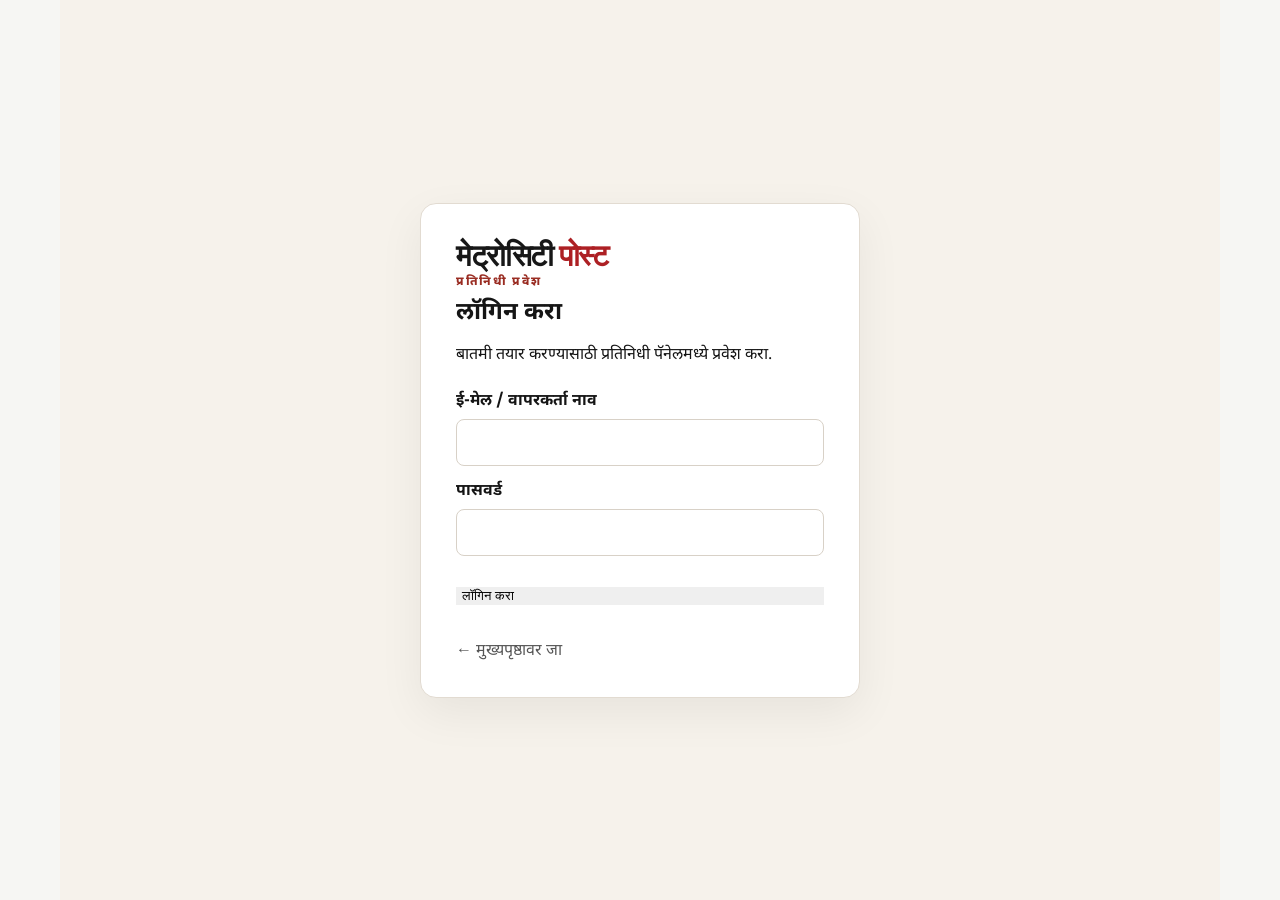
==== commit 219b2538: "Add files via upload" ====
--- a/admin.html
+++ b/admin.html
@@ -1 +1,15 @@
-<!doctype html><html lang="mr"><head><meta charset="utf-8"><meta name="viewport" content="width=device-width,initial-scale=1"><title>प्रतिनिधी पॅनेल | मेट्रोसिटी पोस्ट</title><link rel="stylesheet" href="styles.css"></head><body><main class="article"><section class="normal"><div class="logo"><span>मेट्रोसिटी</span> <b>पोस्ट</b></div><div class="admin-top"><small>प्रतिनिधी पॅनेल</small><a href="index.html">साइट पहा ↗</a></div><h2>नवीन बातमी</h2><p class="meta">बातमी एकदाच भरा. पुढील टप्प्यात याच डेटावरून ई-पेपर, लेख आणि शेअर लिंक आपोआप तयार होतील.</p><label>मथळा</label><p><input placeholder="उदा. शहरातील महत्त्वाची घडामोड" style="width:100%;padding:12px;border:1px solid #ddd;border-radius:6px"></p><label>उपमथळा</label><p><input placeholder="बातमीचा थोडक्यात सारांश" style="width:100%;padding:12px;border:1px solid #ddd;border-radius:6px"></p><label>मुख्य छायाचित्र</label><p><input type="file" accept="image/*"></p><label>संपूर्ण बातमी</label><p><textarea rows="14" placeholder="मराठीत संपूर्ण बातमी लिहा..." style="width:100%;padding:12px;border:1px solid #ddd;border-radius:6px;resize:vertical"></textarea></p><label>ई-पेपर मांडणी</label><p class="layout-options">◉ आपोआप &nbsp; ○ फोटो डावीकडे &nbsp; ○ फोटो उजवीकडे &nbsp; ○ फोटो वर &nbsp; ○ फोटो खाली &nbsp; ○ फोटोशिवाय</p><button style="padding:13px 20px;background:#a71920;color:#fff;border:0;border-radius:6px;font-weight:800" onclick="alert('डेमो: वास्तविक प्रकाशनासाठी पुढील टप्प्यात डेटाबेस जोडला जाईल.')">📰 प्रकाशित करा</button></section></main></body></html>+<!doctype html><html lang="mr"><head><meta charset="utf-8"><meta name="viewport" content="width=device-width,initial-scale=1"><title>प्रतिनिधी डॅशबोर्ड | मेट्रोसिटी पोस्ट</title><link rel="stylesheet" href="styles.css"></head><body>
+<header class="site-header"><div class="topline"><span id="current-date"></span><a href="index.html">मुख्यपृष्ठ</a></div><div class="masthead"><a class="brand" href="index.html">मेट्रोसिटी <b>पोस्ट</b></a><span>प्रतिनिधी डॅशबोर्ड</span></div></header>
+<main class="article"><section class="normal"><div class="dashboard-head"><div><div class="eyebrow">प्रतिनिधी पॅनेल</div><h1>नवीन बातमी</h1><p>एकदा माहिती भरा; पुढील टप्प्यात याच डेटावरून ई-पेपर आणि बातमी पेज तयार केले जाईल.</p></div><button class="ghost" onclick="logout()">लॉगआउट</button></div>
+<form id="newsForm" class="news-form">
+<label>विभाग<select id="category"><option>महाराष्ट्र</option><option>स्थानिक</option><option>राजकारण</option><option>समाज</option><option>शिक्षण</option><option>आरोग्य</option><option>क्रीडा</option><option>मनोरंजन</option><option>व्यवसाय</option></select></label>
+<label>ठिकाण<input id="location" placeholder="उदा. छत्रपती संभाजीनगर"></label>
+<label>मुख्य मथळा<input id="headline" required placeholder="बातमीचा मथळा"></label>
+<label>उपमथळा<input id="subheadline" placeholder="थोडक्यात माहिती"></label>
+<label>रिपोर्टरचे नाव<input id="reporter" placeholder="रिपोर्टरचे नाव"></label>
+<label>मुख्य फोटो<input id="photo" type="file" accept="image/*"></label>
+<label>संपूर्ण बातमी<textarea id="content" required rows="14" placeholder="मराठीत संपूर्ण बातमी लिहा..."></textarea></label>
+<fieldset><legend>ई-पेपर मांडणी</legend><label class="radio"><input type="radio" name="layout" value="auto" checked> आपोआप निवडा</label><label class="radio"><input type="radio" name="layout" value="left"> फोटो डावीकडे</label><label class="radio"><input type="radio" name="layout" value="right"> फोटो उजवीकडे</label><label class="radio"><input type="radio" name="layout" value="top"> फोटो वर</label><label class="radio"><input type="radio" name="layout" value="bottom"> फोटो खाली</label><label class="radio"><input type="radio" name="layout" value="none"> फोटोशिवाय</label></fieldset>
+<div class="form-actions"><button type="button" class="ghost" onclick="saveDraft()">मसुदा जतन करा</button><button class="share button" type="submit">📰 प्रकाशित करा</button></div></form>
+<div id="status" class="status" hidden></div><div class="drafts"><h2>माझे मसुदे</h2><div id="draftList">मसुदे उपलब्ध नाहीत.</div></div>
+</section></main><script src="script.js"></script><script>if(localStorage.getItem('metrocity_logged_in')!=='1') location.href='login.html'; initDate(); initAdmin();</script></body></html>
--- a/styles.css
+++ b/styles.css
@@ -1,3 +1,4 @@
-@import url("https://fonts.googleapis.com/css2?family=Noto+Sans+Devanagari:wght@400;500;600;700;800&family=Playfair+Display:wght@600;700;800&display=swap");
-:root{--ink:#151515;--red:#a71920;--red2:#c52a31;--muted:#737373;--line:#e5e2dc;--paper:#fbfaf5;--soft:#f4f3ef;--white:#fff}*{box-sizing:border-box}html{scroll-behavior:smooth}body{margin:0;background:#f6f6f3;color:var(--ink);font-family:"Noto Sans Devanagari",sans-serif}a{text-decoration:none;color:inherit}button,input{font:inherit}.utility{height:28px;background:#151515;color:#c8c8c8;display:flex;justify-content:space-between;padding:0 max(18px,calc((100% - 1160px)/2));align-items:center;font-size:9px}.mast{height:104px;max-width:1160px;margin:auto;padding:16px 20px;display:flex;align-items:center;justify-content:space-between}.logo{font:800 35px/1 "Playfair Display",Georgia,serif;letter-spacing:-1.5px;position:relative;display:inline-block}.logo span{font-weight:600}.logo b{color:var(--red)}.logo small{position:absolute;left:50%;top:40px;transform:translateX(-50%);white-space:nowrap;font:500 9px "Noto Sans Devanagari";color:#777;letter-spacing:0}.head-actions{display:flex;align-items:center;gap:10px}.search-btn{background:transparent;border:1px solid #d7d4ce;padding:9px 12px;border-radius:5px;cursor:pointer;font-size:11px}.login{border:1px solid #d1cec7;padding:10px 14px;border-radius:5px;font-size:11px;font-weight:800}.menu{display:none;background:none;border:0;font-size:23px}.searchbox{max-width:1160px;margin:-5px auto 10px;padding:0 20px;display:none;gap:8px}.searchbox.show{display:flex}.searchbox input{flex:1;border:1px solid #d7d4ce;border-radius:6px;padding:11px 13px;background:#fff}.searchbox button{border:0;background:var(--red);color:#fff;border-radius:6px;padding:0 18px;font-weight:700;font-size:11px}nav{max-width:1160px;margin:auto;display:flex;overflow:auto;padding:0 20px;border-top:1px solid #eee}nav a{padding:12px 13px;font-size:12px;border-bottom:2px solid transparent;white-space:nowrap}nav a.active,nav a:hover{color:var(--red);border-color:var(--red)}.breaking{min-height:38px;background:var(--red);color:#fff;display:flex;align-items:center;padding:0 max(18px,calc((100% - 1160px)/2));font-size:11px}.breaking strong{padding-right:15px;border-right:1px solid #ffffff55}.breaking span{padding-left:15px;overflow:hidden;white-space:nowrap;text-overflow:ellipsis;flex:1}.breaking b{font-size:8px;background:#fff;color:var(--red);padding:4px 6px;border-radius:3px}main{max-width:1160px;margin:auto;padding:38px 20px}.intro{display:flex;justify-content:space-between;align-items:end;border-bottom:1px solid var(--line);padding-bottom:27px}.intro small,.section small,.hero-paper>small,.epaper>small,.side-news small,.latestmain>small,.list small,.cards small,.three-news small,.related small{color:var(--red);font-size:9px;font-weight:800}.intro h1{font:800 44px/1.13 "Playfair Display",Georgia,serif;margin:6px 0}.intro em{color:var(--red);font-style:normal}.intro p{max-width:350px;color:var(--muted);font-size:13px;line-height:1.75}.hero-grid{display:grid;grid-template-columns:2fr .9fr;gap:24px;margin-top:28px}.hero-paper,.epaper{background:var(--paper);border:1px solid #d5d0c4;padding:28px;box-shadow:0 14px 38px #0000000b}.hero-paper{cursor:pointer}.paperhead{display:flex;justify-content:space-between;align-items:end;font-family:"Playfair Display",Georgia,serif}.paperhead b{font-size:23px}.paperhead span{font:9px "Noto Sans Devanagari";color:#777}hr{border:0;border-top:4px double #222;margin:10px 0 15px}.hero-paper h2{font:800 35px/1.15 "Playfair Display",Georgia,serif;margin:8px 0}.lead{font:13px/1.65 Georgia,serif;color:#666}.hero-paper-body{display:grid;grid-template-columns:1.15fr 1fr;gap:20px;border-top:1px solid #cfcac0;padding-top:18px;margin-top:18px}.news-photo,.photo{background:linear-gradient(135deg,#d8d8d4,#999);display:grid;place-items:center;text-align:center;color:#555;font-size:11px;overflow:hidden}.news-photo{min-height:225px}.news-photo.big{min-height:300px}.columns p{font:14px/1.65 Georgia,serif;margin:0 0 12px}.paper-foot{border-top:1px solid #bbb;margin-top:16px;padding-top:9px;font-size:9px;color:#666}.paper-foot b{float:right;color:var(--red)}.side-news{background:#fff;padding:0 5px}.side-title{font:800 11px "Noto Sans Devanagari";border-bottom:2px solid #151515;padding:10px 0}.side-news article{padding:17px 0;border-bottom:1px solid var(--line)}.side-news h3{font:700 20px/1.35 "Playfair Display",Georgia,serif;margin:6px 0}.side-news time,.latestmain time,.list time,.three-news time{font-size:9px;color:#888}.section{margin-top:58px}.head{display:flex;justify-content:space-between;align-items:end;border-bottom:2px solid #171717;padding-bottom:10px;margin-bottom:18px}.head h2{font:800 29px "Playfair Display",Georgia,serif;margin:3px 0}.head>a{font-size:10px;color:var(--red);font-weight:800}.latest{display:grid;grid-template-columns:1.4fr 1fr;gap:25px}.latestmain{background:#fff;padding:12px}.photo-large{height:290px;margin-bottom:13px}.latestmain h3{font:800 27px/1.3 "Playfair Display",Georgia,serif;margin:5px 0}.latestmain p{font-size:13px;color:#666;line-height:1.7}.list{border-top:1px solid var(--line)}.list article{padding:16px 4px;border-bottom:1px solid var(--line)}.list h3{font:700 19px/1.4 "Playfair Display",Georgia,serif;margin:5px 0}.three-news{display:grid;grid-template-columns:repeat(3,1fr);gap:18px}.three-news article{background:#fff;padding:10px}.three-news .photo{height:180px;margin-bottom:12px}.three-news h3{font:700 20px/1.4 "Playfair Display",Georgia,serif;margin:5px 0}.cards{display:grid;grid-template-columns:repeat(3,1fr);gap:16px}.cards article{background:var(--paper);border:1px solid #ddd8cd;padding:20px;min-height:225px}.cards h3{font:700 20px/1.35 "Playfair Display",Georgia,serif}.mini{height:90px;border:1px solid #ccc;background:#fff;display:grid;grid-template-columns:40% 1fr;gap:6px;padding:7px}.mini i{background:#bbb}.mini b{background:repeating-linear-gradient(to bottom,#bbb 0 2px,transparent 2px 7px)}.mini.right{grid-template-columns:1fr 40%}.mini.right i{grid-column:2}.mini.text{grid-template-columns:1fr}.related{display:grid;grid-template-columns:repeat(3,1fr);gap:14px}.related article{background:#fff;border:1px solid var(--line);padding:18px}.related h3{font:700 18px/1.4 "Playfair Display",Georgia,serif;margin:7px 0}.article{max-width:1000px}.crumb{font-size:10px;color:#888;margin-bottom:18px}.crumb a{color:var(--red)}.epaper h1{font:800 42px/1.15 "Playfair Display",Georgia,serif;margin:9px 0}.dek{font:16px/1.6 Georgia,serif;color:#666}.newspaperbody{display:grid;grid-template-columns:1.15fr 1fr;gap:22px;margin-top:18px}.share{display:flex;gap:8px;margin:16px 0}.share button{border:1px solid #d6d2ca;background:#fff;border-radius:6px;padding:10px 15px;font-size:11px;font-weight:700;cursor:pointer}.normal{background:#fff;padding:28px;margin-top:22px}.normal h2{font:800 34px/1.25 "Playfair Display",Georgia,serif;margin:7px 0}.meta{font-size:10px;color:#777;border-bottom:1px solid var(--line);padding-bottom:15px}.articlephoto{height:330px;margin:20px 0}.normal p{font-size:16px;line-height:2;color:#333}.sitefoot{background:#171717;color:#eee;margin-top:65px;padding:38px max(20px,calc((100% - 1160px)/2));display:grid;grid-template-columns:2fr 1fr 1fr;gap:35px}.sitefoot .logo{font-size:28px}.sitefoot p{font-size:11px;color:#aaa}.sitefoot strong{display:block;font-size:11px;margin-bottom:10px}.sitefoot a{display:block;font-size:10px;color:#aaa;margin:7px 0}.sitefoot .logo small{display:none}.copyright{background:#101010;color:#777;text-align:center;padding:12px;font-size:9px}
-@media(max-width:760px){.utility{padding:0 12px;height:25px}.utility span:last-child{display:none}.mast{height:83px;padding:12px 14px;gap:10px}.menu{display:block}.logo{font-size:27px}.logo small{font-size:7px;top:32px}.head-actions{margin-left:auto}.search-btn span,.login{display:none}nav{padding:0 8px}nav a{font-size:10px;padding:10px 10px}.breaking{padding:0 12px;font-size:10px}.breaking span{padding-left:9px}.breaking b{display:none}main{padding:25px 13px}.intro{display:block}.intro h1{font-size:34px}.intro p{margin:12px 0 0;font-size:12px}.hero-grid,.latest,.newspaperbody{grid-template-columns:1fr}.hero-paper,.epaper{padding:17px}.hero-paper h2{font-size:28px}.paperhead b{font-size:18px}.paperhead span{font-size:7px}.hero-paper-body{grid-template-columns:1fr}.news-photo{min-height:190px}.side-news{padding-top:15px}.section{margin-top:42px}.head h2{font-size:24px}.latestmain h3{font-size:23px}.photo-large{height:220px}.three-news,.cards,.related{grid-template-columns:1fr}.three-news .photo{height:210px}.cards article{min-height:auto}.epaper h1{font-size:31px}.dek{font-size:14px}.news-photo.big{min-height:220px}.normal{padding:20px 15px}.normal h2{font-size:27px}.articlephoto{height:230px}.normal p{font-size:15px;line-height:1.9}.sitefoot{grid-template-columns:1fr 1fr;padding:30px 18px}.sitefoot>div:first-child{grid-column:1/-1}.open nav{display:flex}}
+@import url("https://fonts.googleapis.com/css2?family=Noto+Sans+Devanagari:wght@400;500;600;700;800&family=Playfair+Display:wght@600;700;800&display=swap");:root{--ink:#151515;--red:#ad2024;--muted:#747474;--line:#e6e4df;--paper:#fbfaf5}*{box-sizing:border-box}body{margin:0;background:#f6f6f3;color:var(--ink);font-family:"Noto Sans Devanagari",sans-serif}a{text-decoration:none;color:inherit}.utility{height:27px;background:#161616;color:#bbb;display:flex;justify-content:space-between;padding:0 max(15px,calc((100% - 1160px)/2));align-items:center;font-size:9px}.mast{height:100px;max-width:1160px;margin:auto;padding:15px 20px;display:flex;align-items:center;justify-content:space-between}.logo{font:800 34px "Playfair Display",Georgia,serif;letter-spacing:-1.5px;position:relative}.logo span{font-weight:600}.logo b{color:var(--red)}.logo small{position:absolute;left:50%;top:39px;transform:translateX(-50%);white-space:nowrap;font:500 9px "Noto Sans Devanagari";color:#777;letter-spacing:0}.login{border:1px solid #d5d3ce;padding:10px 14px;border-radius:5px;font-size:11px;font-weight:700}.menu{display:none;background:none;border:0;font-size:22px}nav{max-width:1160px;margin:auto;display:flex;overflow:auto;padding:0 20px}nav a{padding:11px 13px;font-size:12px;border-bottom:2px solid transparent;white-space:nowrap}nav a.active,nav a:hover{color:var(--red);border-color:var(--red)}.breaking{height:36px;background:var(--red);color:#fff;display:flex;align-items:center;padding:0 max(15px,calc((100% - 1160px)/2));font-size:11px}.breaking strong{padding-right:15px;border-right:1px solid #fff5}.breaking span{padding-left:15px;overflow:hidden;white-space:nowrap;text-overflow:ellipsis}main{max-width:1160px;margin:auto;padding:34px 20px}.intro{display:flex;justify-content:space-between;align-items:end;border-bottom:1px solid var(--line);padding-bottom:27px}.intro small,.section small,.paper>small,.epaper>small,.featured-side small,.latestmain>small,.list small,.cards small,.related small{color:var(--red);font-size:9px;font-weight:800}.intro h1{font:800 43px/1.15 "Playfair Display",Georgia,serif;margin:5px 0}.intro em{color:var(--red);font-style:normal}.intro p{max-width:340px;color:var(--muted);font-size:13px;line-height:1.7}.featured{display:grid;grid-template-columns:2fr .9fr;gap:22px;margin-top:28px}.paper,.epaper{background:var(--paper);border:1px solid #d5d0c4;padding:27px;box-shadow:0 12px 38px #0000000b}.paper{cursor:pointer}.paperhead{display:flex;justify-content:space-between;align-items:end;font-family:"Playfair Display",Georgia,serif}.paperhead b{font-size:23px}.paperhead span{font:9px "Noto Sans Devanagari";color:#777}hr{border:0;border-top:4px double #222;margin:10px 0 15px}.paper h2{font:800 34px/1.15 "Playfair Display",Georgia,serif;margin:8px 0}.paper>p{font:13px/1.6 Georgia,serif;color:#666}.paperbody{display:grid;grid-template-columns:1.15fr 1fr;gap:20px;border-top:1px solid #cfcac0;padding-top:18px;margin-top:18px}.ph{min-height:220px;background:linear-gradient(135deg,#d4d4d1,#999);display:grid;place-items:center;text-align:center;color:#555;font-size:11px}.paperbody p,.columns p{font:14px/1.65 Georgia,serif;margin-top:0}.paper footer,.epaper footer{border-top:1px solid #bbb;margin-top:16px;padding-top:8px;font-size:9px;color:#666}.paper footer b{float:right;color:var(--red)}.featured aside article{background:#fff;padding:17px 5px;border-bottom:1px solid var(--line)}.featured aside h3{font:700 20px/1.35 "Playfair Display",Georgia,serif;margin:6px 0}.featured aside p{font-size:9px;color:#888}.section{margin-top:55px}.head{display:flex;justify-content:space-between;align-items:end;border-bottom:2px solid #171717;padding-bottom:10px;margin-bottom:18px}.head h2{font:800 28px "Playfair Display",Georgia,serif;margin:3px 0}.head>a{font-size:10px;color:var(--red);font-weight:800}.latest{display:grid;grid-template-columns:1.4fr 1fr;gap:25px}.latestmain{background:#fff;padding:12px}.photo{background:linear-gradient(135deg,#d2d2cf,#9d9d99);display:grid;place-items:center;color:#555;font-size:11px}.latestmain .photo{height:290px;margin-bottom:13px}.latestmain h3{font:800 27px/1.3 "Playfair Display",Georgia,serif;margin:5px 0}.latestmain p{font-size:13px;color:#666;line-height:1.7}.latestmain>span,.list span{font-size:9px;color:#888}.list{border-top:1px solid var(--line)}.list article{padding:16px 4px;border-bottom:1px solid var(--line)}.list h3{font:700 19px/1.4 "Playfair Display",Georgia,serif;margin:5px 0}.cards{display:grid;grid-template-columns:repeat(3,1fr);gap:16px}.cards article{background:var(--paper);border:1px solid #ddd8cd;padding:20px;min-height:225px}.cards h3{font:700 20px/1.35 "Playfair Display",Georgia,serif}.mini{height:90px;border:1px solid #ccc;background:#fff;display:grid;grid-template-columns:40% 1fr;gap:6px;padding:7px}.mini i{background:#bbb}.mini b{background:repeating-linear-gradient(to bottom,#bbb 0 2px,transparent 2px 7px)}.mini.right{grid-template-columns:1fr 40%}.mini.right i{grid-column:2;grid-row:1/4}.mini.text{grid-template-columns:1fr}.sitefoot{background:#151515;color:#fff;padding:32px max(20px,calc((100% - 1120px)/2));display:flex;justify-content:space-between;align-items:center;font-size:10px}.sitefoot .logo{font-size:24px}.article{max-width:1000px}.crumb{font-size:10px;color:#777;margin-bottom:15px}.epaper{padding:35px 40px}.epaper h1{font:800 47px/1.13 "Playfair Display",Georgia,serif;margin:7px 0}.dek{font:15px/1.6 Georgia,serif;color:#555;border-bottom:1px solid #c9c5bb;padding-bottom:17px}.newspaperbody{display:grid;grid-template-columns:1.1fr 1fr;gap:25px;margin-top:20px}.ph.big{min-height:330px}.columns{columns:2;column-gap:25px}.epaper footer span{float:right}.share{display:flex;gap:8px;margin:16px 0}.share button{background:#fff;border:1px solid #d6d4cf;padding:9px 13px;border-radius:5px;font-size:11px}.normal{background:#fff;padding:35px}.normal>small{color:var(--red);font-size:9px;font-weight:800}.normal h2{font:800 34px/1.25 "Playfair Display",Georgia,serif;margin:7px 0}.meta{font-size:10px;color:#888;border-bottom:1px solid var(--line);padding-bottom:14px}.articlephoto{height:350px;margin:22px 0}.normal p{max-width:760px;font-size:16px;line-height:2;color:#333}.related{display:grid;grid-template-columns:1fr 1fr;gap:16px}.related article{background:#fff;padding:22px}.related h3{font:700 20px "Playfair Display",Georgia,serif}
+@media(max-width:760px){.utility{padding:0 12px}.utility span:last-child{display:none}.mast{height:82px;padding:12px 14px}.menu{display:block}.logo{font-size:27px}.logo small{top:31px;font-size:7px}.login{font-size:9px;padding:8px}nav{display:none;flex-wrap:wrap;padding:6px 12px}.open nav{display:flex}nav a{padding:7px 8px}.breaking{padding:0 12px}.breaking span{padding-left:10px}main{padding:24px 12px}.intro{display:block}.intro h1{font-size:35px}.intro p{font-size:12px}.featured,.latest,.newspaperbody{grid-template-columns:1fr}.paper{padding:18px}.paper h2{font-size:27px}.paperbody{grid-template-columns:1fr}.featured aside{display:grid;grid-template-columns:1fr 1fr;gap:10px}.featured aside article{padding:12px}.featured aside article:last-child{grid-column:1/-1}.section{margin-top:38px}.head h2{font-size:24px}.latestmain h3{font-size:24px}.latestmain .photo{height:220px}.cards{grid-template-columns:1fr}.epaper{padding:20px 16px}.epaper h1{font-size:34px}.columns{columns:1;font-size:14px}.ph.big{min-height:230px}.normal{padding:23px 17px}.normal h2{font-size:28px}.articlephoto{height:230px}.normal p{font-size:15px;line-height:1.9}.related{grid-template-columns:1fr}.sitefoot{display:block}.sitefoot .logo{display:block;margin-bottom:10px}}
+/* Phase 3B reporter experience */
+.site-header{background:#fff;border-bottom:1px solid #e7e2d9}.topline{max-width:1180px;margin:auto;padding:10px 20px;display:flex;justify-content:space-between;font-size:13px;color:#6b655c}.topline a{color:inherit;text-decoration:none}.masthead{max-width:1180px;margin:auto;padding:18px 20px;display:flex;justify-content:space-between;align-items:center}.brand,.logo{font-family:Georgia,serif;font-size:30px;font-weight:700;color:#171717;text-decoration:none}.brand b,.logo b{font-weight:900}.dashboard-head{display:flex;justify-content:space-between;gap:20px;align-items:flex-start;border-bottom:1px solid #e8e2d9;padding-bottom:20px;margin-bottom:25px}.eyebrow{font-size:12px;text-transform:uppercase;letter-spacing:.14em;font-weight:800;color:#9a2d23;margin-bottom:7px}.dashboard-head h1,.login-card h1{margin:0 0 8px}.ghost{border:1px solid #d7d0c5;background:white;padding:10px 15px;border-radius:8px;cursor:pointer}.news-form{display:grid;grid-template-columns:1fr 1fr;gap:18px}.news-form>label,.news-form>fieldset{display:flex;flex-direction:column;gap:7px}.news-form>label:nth-of-type(3),.news-form>label:nth-of-type(6),.news-form>label:nth-of-type(7),.news-form>fieldset,.form-actions{grid-column:1/-1}.news-form input,.news-form textarea,.news-form select{font:inherit;border:1px solid #d8d1c7;border-radius:8px;padding:12px;background:#fff}.news-form textarea{resize:vertical;line-height:1.8}.news-form fieldset{border:1px solid #ddd5ca;border-radius:10px;padding:15px;display:flex;flex-direction:row;flex-wrap:wrap;gap:12px}.news-form legend{font-weight:800;padding:0 5px}.radio{display:flex!important;flex-direction:row!important;align-items:center;gap:5px!important}.form-actions{display:flex;justify-content:flex-end;gap:10px}.button{border:0;cursor:pointer}.status{margin-top:18px;padding:13px;border-radius:8px;background:#edf7ee}.status.error,.error{background:#fff0ef;color:#a32920;padding:10px;border-radius:8px}.drafts{margin-top:35px;border-top:1px solid #e5ded4;padding-top:20px}.draft-item{padding:12px 0;border-bottom:1px solid #eee;display:flex;justify-content:space-between;gap:15px}.draft-item span{color:#777;font-size:13px}.login-wrap{min-height:100vh;display:grid;place-items:center;padding:20px;background:#f6f2eb}.login-card{width:min(440px,100%);background:#fff;padding:35px;border:1px solid #e2dbd1;border-radius:16px;box-shadow:0 15px 45px #00000010}.login-card form{display:grid;gap:15px;margin-top:25px}.login-card label{display:grid;gap:7px;font-weight:700}.login-card input{font:inherit;padding:12px;border:1px solid #d8d1c7;border-radius:8px}.back{display:block;margin-top:20px;color:#555;text-decoration:none}@media(max-width:700px){.masthead{align-items:flex-start;gap:10px;flex-direction:column}.news-form{grid-template-columns:1fr}.news-form>label,.news-form>fieldset,.form-actions{grid-column:auto}.dashboard-head{flex-direction:column}.draft-item{flex-direction:column}.news-form fieldset{flex-direction:column}}
